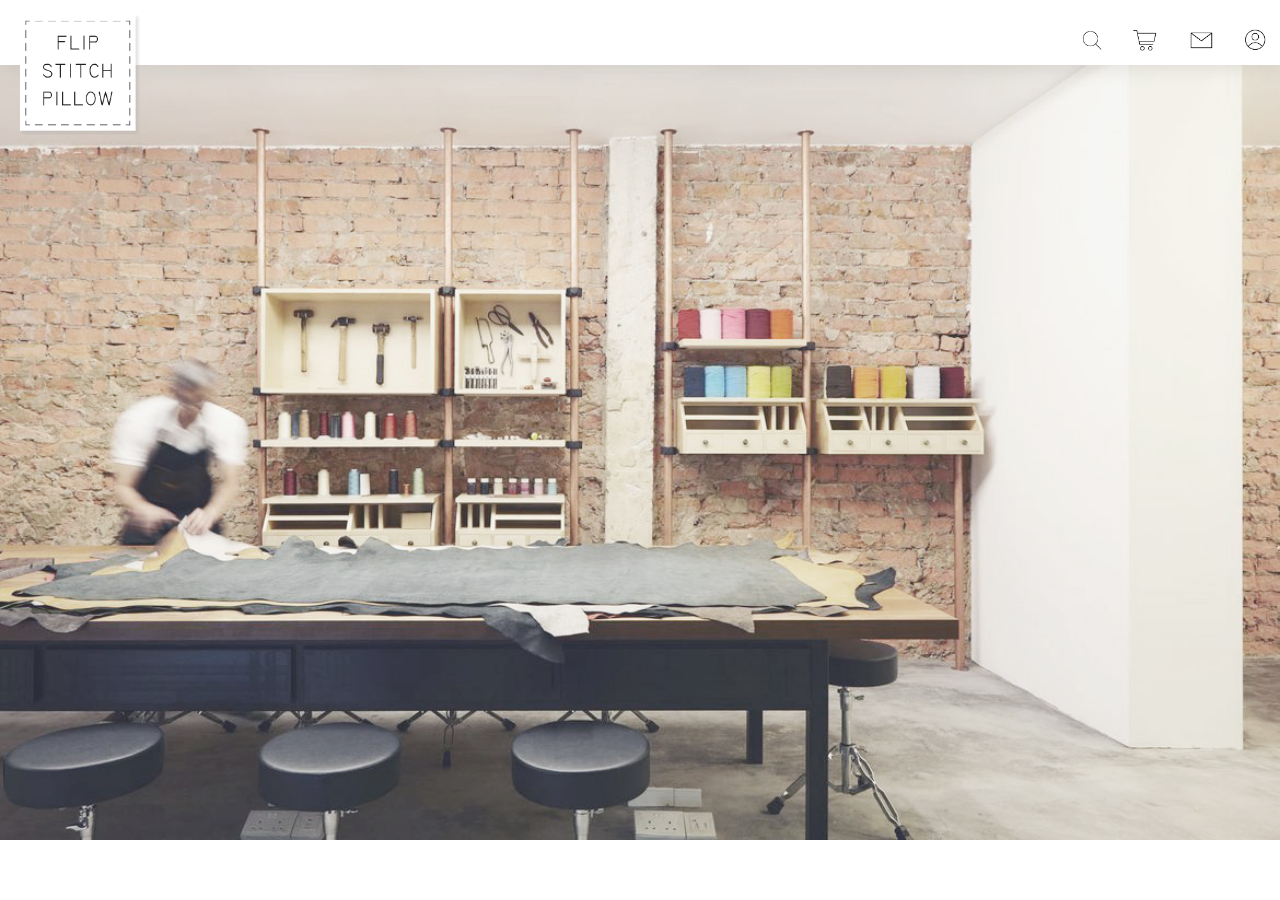
==== index.html @ baebb642 "adding all files to github" ====
<!DOCTYPE html>
<html>
  <head>
    <meta charset="utf-8">
    <title>Flip Stitch Pillow</title>
    <!-- styles -->
    <link rel="stylesheet" type="text/css" href="style.css">
  </head>
  <body>
    <!-- headers -->
    <nav class="home">
      <nav class="options">
        <a href="index.html">
          <img id="logo" src="images/store-logo.png"/>
        </a>
        <div class="icon">
          <img src="images/search.png"/>
          <img src="images/shopping.png"/>
          <img src="images/contact.png"/>
          <img src="images/profile.png"/>
      </div>
    </nav>
    </nav>
    <!-- background image and shopping options -->
    <div class="body">
      <img src="images/00-body.jpg"/>
      <a id="types" class="grid push-one one" href="types.html">shop by types</a>
      <a id="shapes" class="grid push-three one" href="shapes.html">shop by shapes</a>
    </div>
  </body>
</html>
---- style.css ----
*{
  font-family: Helvetica, sans-serif;
  margin: 0px;
}

/*grid dimensions*/
.grid{
  box-sizing: border-box;
  float: left;
}
.one{
  width: calc(100%/16*3);
}
.push-one{
  margin-left: calc(100%/8);
}
.push-three{
  margin-left: calc(100%/16*11);
}

/* homepage - navigation bar*/
nav{
  display: inline;
  position: fixed;
  background-color: white;
  height: 50px;
  width: 100%;
  top:0px;
  padding-top: 15px;
  z-index: 10;
}
.nav-option,
.icon{
  display: inline;
}
/* drop shadow for shop by types & shapes nav bar*/
.options{
  box-shadow: 0 1px 20px rgba(0, 0, 0, 0.1);
}
 .nav-option{
  position: absolute;
  margin-top: 20px;
  margin-left: 200px;
  text-align: center;
}
/* style for navigation bar text options */
h5{
  display: inline;
  margin-left: 50px;
  margin-right: 50px;
  padding-left: 10px;
  padding-right: 10px;
  font-size: 12pt;
  font-weight: lighter;
  letter-spacing: 1px;
}
/* eliminate underline for links on nav bar */
.nav-option a{
  text-decoration: none;
  color: black;
}
/* style for current page button on nav bar*/
 .nav-option .selected{
  color: white;
  background-color: black;
  font-weight: bold;
  padding-top: 4px;
  padding-bottom: 4px;
}
/* style for current sorting button on nav bar*/
.sorting .selected{
  color:white;
  background: black;
  font-weight: bolder;
}
/* nav bar icons*/
.icon{
float: right;
}
.icon img{
  width: 30px;
  height:auto;
  padding: 10px;
}

/* store logo*/
#logo{
  width: 120px;
  height: auto;
  padding-left: 20px;
}

/*homepage - background image*/
.body img{
  position:relative;
  left: 0px;
  top: 0px;
  width: 100%;
  height: auto;
  z-index: -1;
}

/*homepage - shop by types & shapes buttons*/
#types,
#shapes{
  /*text properties*/
  text-align: center;
  font-size: 2vw;
  color: black;
  text-decoration: none;
  font-weight: bolder;
  /*division properties*/
  position: absolute;
  top: calc(100%/2);
  padding: 10px;
  background: rgba(255,255,255,.7);
  z-index: 5;
}

/*homepage - hover over effect for "shape" & "type" buttons*/
#types:hover,
#shapes:hover{
  color: white;
  background: rgba(50,50,50,.8);
}

  /*shop by types sorting bar*/
  .sorting{
    margin-top: 100px;
    margin-left: 350px;
    margin-right: 350px;
    text-align: center;
  }
 .sorting h3{
    font-size: 12pt;
    display: inline;
    padding: 10px;
    border-style: solid;
    border-width: thin;
  }

/*product page - image block location*/
.image-block{
  padding-top: 50px;
}
/*product page - individual image location*/
.image-row img{
    width: 15%;
    height: auto;
    padding: 20px;
  }
/* product page - individal image hover over effect*/
img:hover{
  opacity: 0.5;
}
/* overall - logo hover over effect override*/
#logo:hover{
  opacity:1;
}
/* product page - image row alignment and location*/
.image-row{
  text-align: center;
  padding: 30px 0px;

}
/*product page - customization request line*/
p{
  text-align: center;
  margin-top: 30px;
}
/*detail page - hover over effect override*/
.detail-block img:hover{
  opacity: 1;
}
.detail-nav {
  text-align: center;
  margin-top: 100px;
}
.detail-nav h3{
  display: inline;
}
.container{
  display: flex;
  margin: 150px;
  margin-top: 80px;
  width: 80%;
  height: auto;
}
.flex-item.detail-image{
  width: 35%;
  height: 35%;
  padding-right: 70px;
  padding-left: 70px;
}
/* detail page - product title*/
h1{
  font-size: 20pt;
}
h2{
  font-size: 17pt;
  padding-top: 20px;
}
.detail-text h3{
  font-size: 12pt;
  font-weight: lighter;
  padding-top: 10px;
}
select{
  width: 60px;
  margin-top: 10px;
}
button{
  background-color: white;
  border: solid;
  margin-left: 10px;
}
#overview{
  font-weight: bold;
  margin-bottom: 10px;
}
ul{
  padding-left: 0px;
  list-style: none;
}
li{
  padding-bottom: 5px;
}
button:hover{
  background: black;
  color:white;
}
.shopping-nav{
  text-align: center;
  margin-top: 50px;
}
.shopping-nav button{
  margin-top: 0px;
  float: left;
  margin-right: 50px;
}
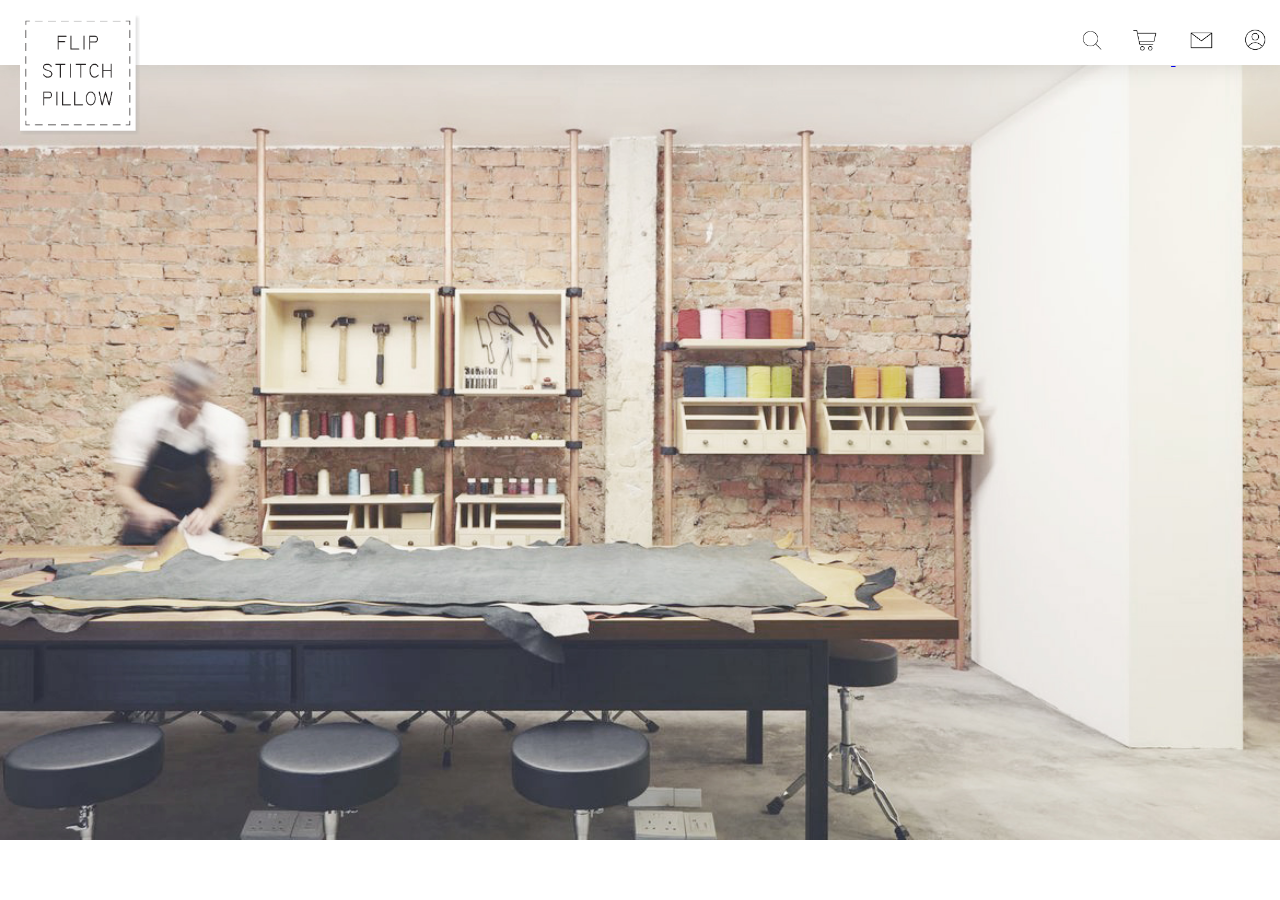
==== commit 7ffdc56d: "1021 Assignment 4 first backup" ====
--- a/index.html
+++ b/index.html
@@ -4,7 +4,11 @@
     <meta charset="utf-8">
     <title>Flip Stitch Pillow</title>
     <!-- styles -->
-    <link rel="stylesheet" type="text/css" href="style.css">
+    <link rel="stylesheet" type="text/css" href="resources/style.css">
+    <!-- jQuery -->
+    <script src="https://ajax.googleapis.com/ajax/libs/jquery/3.2.1/jquery.min.js"></script>
+    <!-- javascript -->
+    <script src="resources/main.js" type="text/javascript"></script>
   </head>
   <body>
     <!-- headers -->
@@ -15,7 +19,9 @@
         </a>
         <div class="icon">
           <img src="images/search.png"/>
-          <img src="images/shopping.png"/>
+          <a href="shopping-cart.html">
+            <img src="images/shopping.png"/>
+          </a>
           <img src="images/contact.png"/>
           <img src="images/profile.png"/>
       </div>
--- a/resources/style.css
+++ b/resources/style.css
@@ -0,0 +1,255 @@
+/*General website*/
+*{
+  font-family: Helvetica, sans-serif;
+  margin: 0px;
+}
+
+/*grid dimensions*/
+.grid{
+  box-sizing: border-box;
+  float: left;
+}
+.one{
+  width: calc(100%/16*3);
+}
+.push-one{
+  margin-left: calc(100%/8);
+}
+.push-three{
+  margin-left: calc(100%/16*11);
+}
+
+/* homepage - navigation bar*/
+nav{
+  display: inline;
+  position: fixed;
+  background-color: white;
+  height: 50px;
+  width: 100%;
+  top:0px;
+  padding-top: 15px;
+  z-index: 10;
+}
+
+.nav-option,
+.icon{
+  display: inline;
+}
+/* homepage - nav bar icons*/
+.icon{
+float: right;
+}
+.icon img{
+  width: 30px;
+  height:auto;
+  padding: 10px;
+}
+
+/* homepage - store logo*/
+#logo{
+  width: 120px;
+  height: auto;
+  padding-left: 20px;
+}
+
+/*homepage - background image*/
+.body img{
+  position:relative;
+  left: 0px;
+  top: 0px;
+  width: 100%;
+  height: auto;
+  z-index: -1;
+}
+
+/*homepage - shop by types & shapes buttons*/
+#types,
+#shapes{
+  /*text properties*/
+  text-align: center;
+  font-size: 2vw;
+  color: black;
+  text-decoration: none;
+  font-weight: bolder;
+  /*division properties*/
+  position: absolute;
+  top: calc(100%/2);
+  padding: 10px;
+  background: rgba(255,255,255,.7);
+  z-index: 5;
+}
+
+/*homepage - hover over effect for "shape" & "type" buttons*/
+#types:hover,
+#shapes:hover{
+  color: white;
+  background: rgba(50,50,50,.8);
+}
+
+  /*shop by types sorting bar*/
+  .sorting{
+    margin-top: 100px;
+    margin-left: 350px;
+    margin-right: 350px;
+    text-align: center;
+  }
+ .sorting h3{
+    font-size: 12pt;
+    display: inline;
+    padding: 10px;
+    border-style: solid;
+    border-width: thin;
+  }
+
+/* product page - drop shadow for shop by types & shapes nav bar*/
+.options{
+  box-shadow: 0 1px 20px rgba(0, 0, 0, 0.1);
+}
+ .nav-option{
+  position: absolute;
+  margin-top: 20px;
+  margin-left: 200px;
+  text-align: center;
+}
+/* product page - style for navigation bar text options */
+h5{
+  display: inline;
+  margin-left: 50px;
+  margin-right: 50px;
+  padding-left: 10px;
+  padding-right: 10px;
+  font-size: 12pt;
+  font-weight: lighter;
+  letter-spacing: 1px;
+}
+/* product page - eliminate underline for links on nav bar */
+.nav-option a{
+  text-decoration: none;
+  color: black;
+}
+/* product page - style for current page button on nav bar*/
+ .nav-option .selected{
+  color: white;
+  background-color: black;
+  font-weight: bold;
+  padding-top: 4px;
+  padding-bottom: 4px;
+}
+/* proudct page - style for current sorting button on nav bar*/
+.sorting .selected{
+  color:white;
+  background: black;
+  font-weight: bolder;
+}
+
+/*product page - image block location*/
+.image-block{
+  padding-top: 50px;
+}
+/*product page - individual image location*/
+.image-row img{
+    width: 15%;
+    height: auto;
+    padding: 20px;
+  }
+/* product page - individal image hover over effect*/
+img:hover{
+  opacity: 0.5;
+}
+/* overall - logo hover over effect override*/
+#logo:hover{
+  opacity:1;
+}
+/* product page - image row alignment and location*/
+.image-row{
+  text-align: center;
+  padding: 30px 0px;
+
+}
+/*product page - customization request line*/
+p{
+  text-align: center;
+  margin-top: 30px;
+}
+/*detail page - hover over effect override*/
+.detail-block img:hover{
+  opacity: 1;
+}
+
+/*detail page - location for "back" and "check out"*/
+.detail-nav {
+  text-align: center;
+  margin-top: 100px;
+}
+.detail-nav h3{
+  display: inline;
+}
+/*detail page - product information flex box*/
+.container{
+  display: flex;
+  margin: 150px;
+  margin-top: 80px;
+  width: 80%;
+  height: auto;
+}
+/*detail page - product image size*/
+.flex-item.detail-image{
+  width: 35%;
+  height: 35%;
+  padding-right: 70px;
+  padding-left: 70px;
+}
+/* detail page - product title*/
+h1{
+  font-size: 20pt;
+}
+/*detail page - price*/
+h2{
+  font-size: 17pt;
+  padding-top: 20px;
+}
+/*detail page - quantity*/
+.detail-text h3{
+  font-size: 12pt;
+  font-weight: lighter;
+  padding-top: 10px;
+}
+/*detail page - drop down list*/
+select{
+  width: 60px;
+  margin-top: 10px;
+}
+/*detail page - button*/
+button{
+  background-color: white;
+  border: solid;
+  margin-left: 10px;
+}
+/*detail page - overview*/
+#overview{
+  font-weight: bold;
+  margin-bottom: 10px;
+}
+/*detail page - overview list*/
+ul{
+  padding-left: 0px;
+  list-style: none;
+}
+li{
+  padding-bottom: 5px;
+}
+/*detail page - button hover over effect*/
+button:hover{
+  background: black;
+  color:white;
+}
+/*detail page - "favorite""check out" button*/
+.shopping-nav{
+  text-align: center;
+  margin-top: 50px;
+}
+.shopping-nav button{
+  margin-top: 0px;
+  float: left;
+  margin-right: 50px;
+}
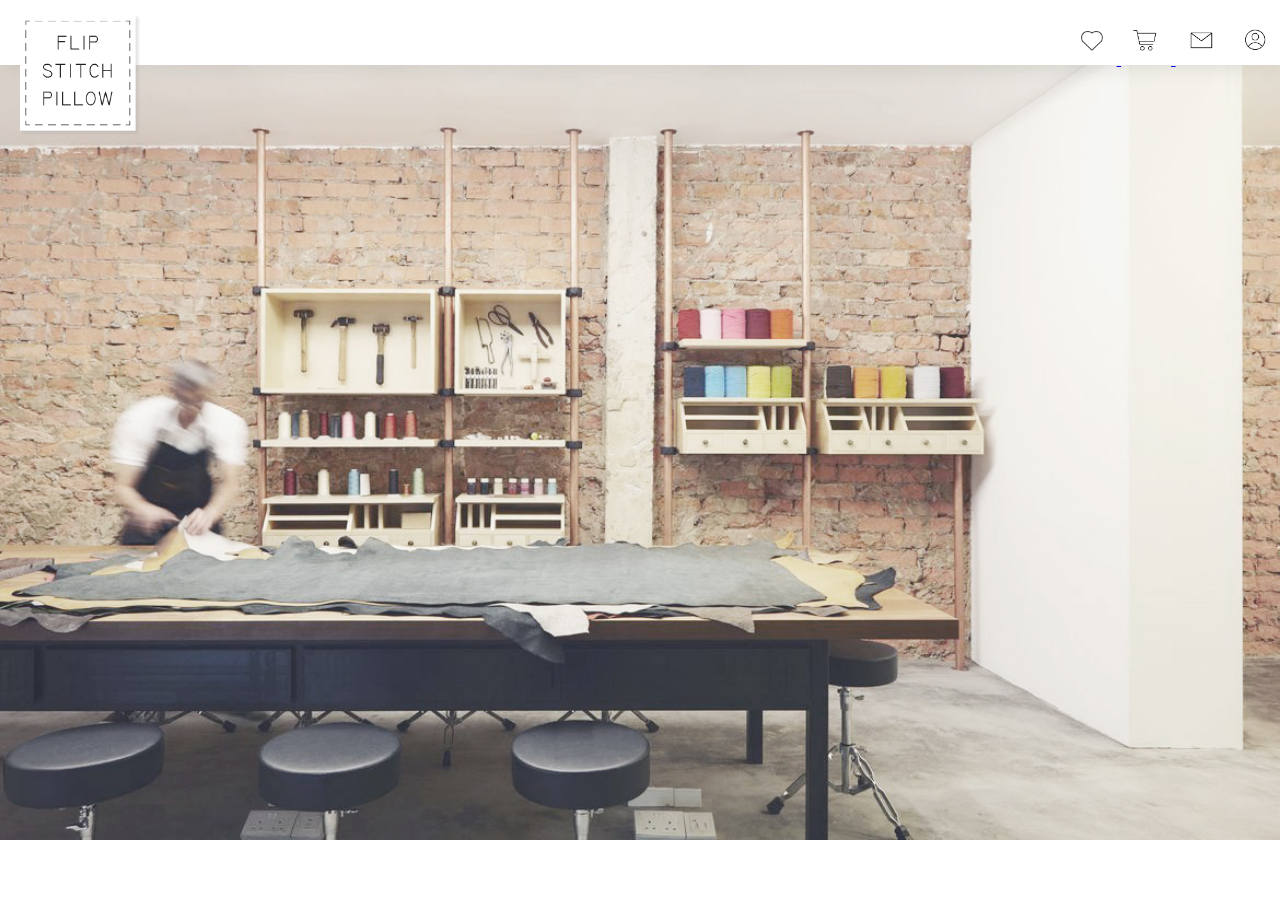
==== commit 2d8409d9: "shopping cart and wishlist javascript done" ====
--- a/index.html
+++ b/index.html
@@ -18,9 +18,11 @@
           <img id="logo" src="images/store-logo.png"/>
         </a>
         <div class="icon">
-          <img src="images/search.png"/>
+          <a href="wishlist.html">
+            <img src="images/wishlist.png"/>
+          </a>
           <a href="shopping-cart.html">
-            <img src="images/shopping.png"/>
+            <img id="shopping-cart-logo" src="images/shopping.png"/>
           </a>
           <img src="images/contact.png"/>
           <img src="images/profile.png"/>
--- a/resources/style.css
+++ b/resources/style.css
@@ -188,7 +188,7 @@
 .container{
   display: flex;
   margin: 150px;
-  margin-top: 80px;
+  margin-top: 150px;
   width: 80%;
   height: auto;
 }
@@ -253,3 +253,19 @@
   float: left;
   margin-right: 50px;
 }
+/*shopping cart image size*/
+.shopping-cart-image{
+  width: 10%;
+}
+.list{
+  position: absolute;
+  margin-top: 120pt;
+}
+
+.total-quantity{
+  position: absolute;
+  top: 18pt;
+  right: 97pt;
+  text-decoration: none;
+  color: black;
+}
